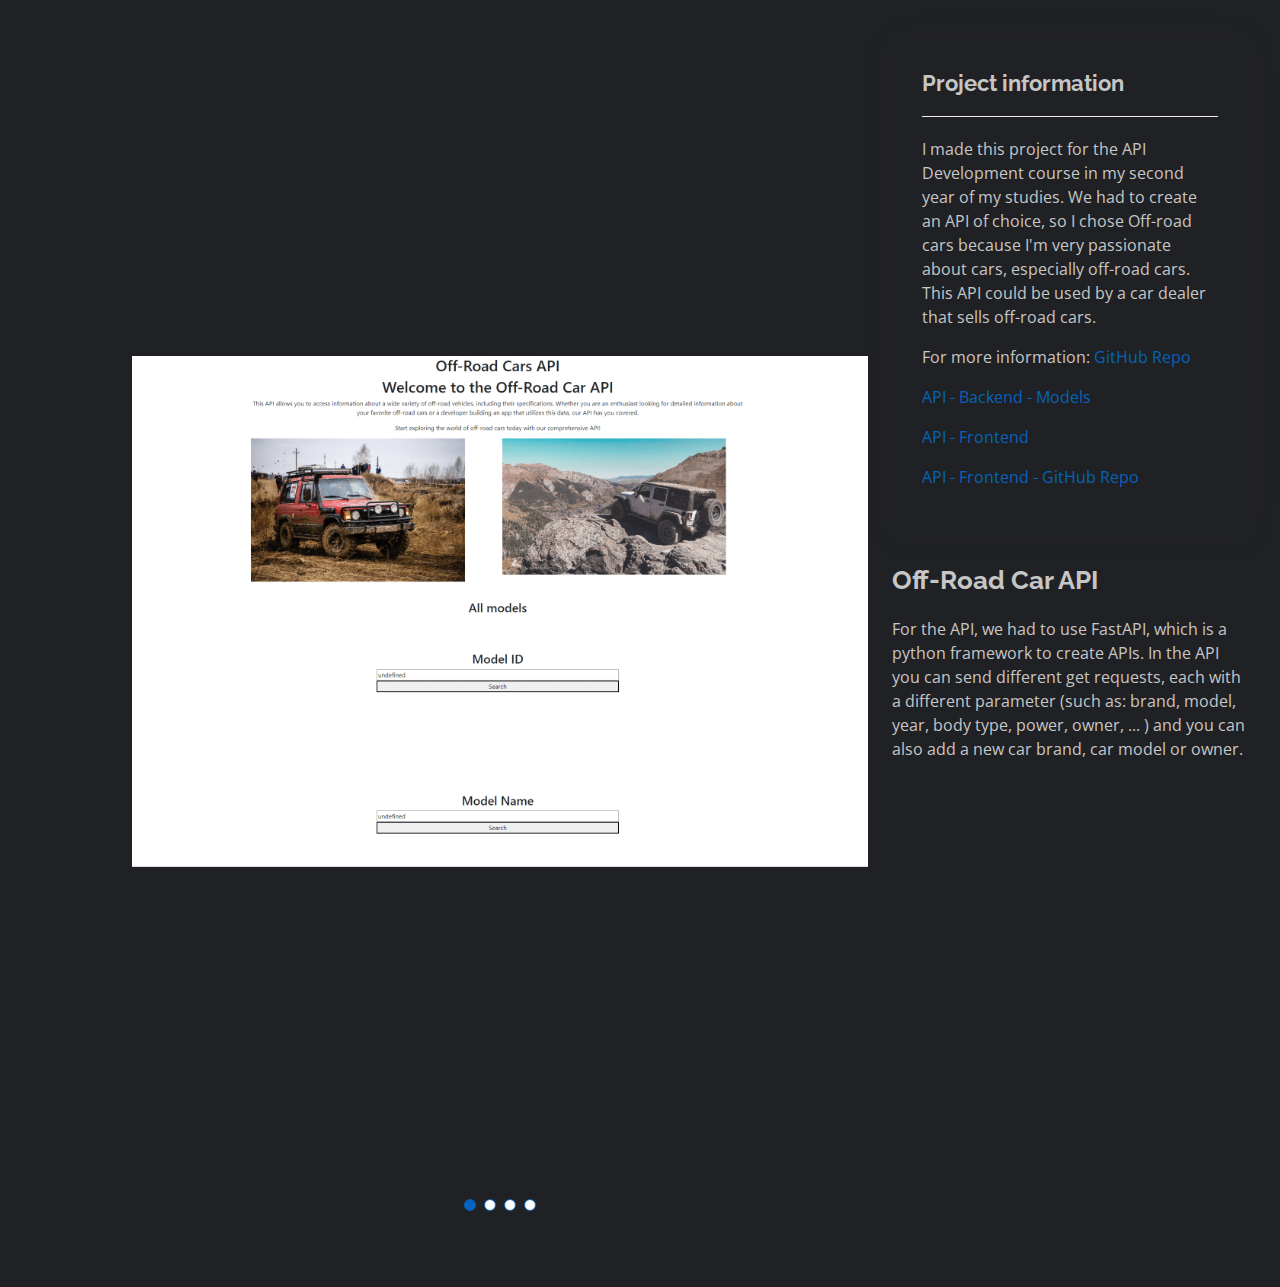
==== portfolio-api.html @ 3541ac2b "first commit" ====
<!DOCTYPE html>
<html lang="en">

<head>
  <meta charset="utf-8">
  <meta content="width=device-width, initial-scale=1.0" name="viewport">
  <title>Portfolio - API</title>

  <!-- Favicons -->
  <link rel="apple-touch-icon" sizes="180x180" href="/assets/img/favicon/apple-touch-icon.png">
  <link rel="icon" type="image/png" sizes="32x32" href="/assets/img/favicon/favicon-32x32.png">
  <link rel="icon" type="image/png" sizes="16x16" href="/assets/img/favicon/favicon-16x16.png">
  <link rel="manifest" href="/assets/img/favicon/site.webmanifest">
  <link rel="mask-icon" href="/assets/img/favicon/safari-pinned-tab.svg" color="#5bbad5">
  <link rel="shortcut icon" href="/assets/img/favicon/favicon.ico">
  <meta name="msapplication-TileColor" content="#da532c">
  <meta name="msapplication-config" content="/assets/img/favicon/browserconfig.xml">
  <meta name="theme-color" content="#ffffff">

  <!-- Google Fonts -->
  <link href="https://fonts.googleapis.com/css?family=Open+Sans:300,300i,400,400i,600,600i,700,700i|Raleway:300,300i,400,400i,500,500i,600,600i,700,700i|Poppins:300,300i,400,400i,500,500i,600,600i,700,700i" rel="stylesheet">

  <!-- Vendor CSS Files -->
  <link href="assets/vendor/aos/aos.css" rel="stylesheet">
  <link href="assets/vendor/bootstrap/css/bootstrap.min.css" rel="stylesheet">
  <link href="assets/vendor/bootstrap-icons/bootstrap-icons.css" rel="stylesheet">
  <link href="assets/vendor/boxicons/css/boxicons.min.css" rel="stylesheet">
  <link href="assets/vendor/glightbox/css/glightbox.min.css" rel="stylesheet">
  <link href="assets/vendor/swiper/swiper-bundle.min.css" rel="stylesheet">

  <!-- Template Main CSS File -->
  <link href="assets/css/style.css" rel="stylesheet">
</head>

<body>

  <main id="main">

    <!-- ======= Portfolio Details Section ======= -->
    <section id="portfolio-details" class="portfolio-details">
      <div class="container">

        <div class="row gy-4">

          <div class="col-lg-8">
            <div class="portfolio-details-slider swiper">
              <div class="swiper-wrapper align-items-center">

                <div class="swiper-slide">
                  <img src="assets/img/portfolio/API/api-1.png" alt="">
                </div>

                <div class="swiper-slide">
                  <img src="assets/img/portfolio/API/api-2.png" alt="">
                </div>

                <div class="swiper-slide">
                  <img src="assets/img/portfolio/API/api-3.png" alt="">
                </div>

                <div class="swiper-slide">
                  <img src="assets/img/portfolio/API/api-4.png" alt="">
                </div>

              </div>
              <div class="swiper-pagination"></div>
            </div>
          </div>

          <div class="col-lg-4">
            <div class="portfolio-info">
              <h3>Project information</h3>
              <p>I made this project for the API Development course in my second year of my studies. We had to create an API of choice, so I chose Off-road cars because I'm very passionate about cars, especially off-road cars. This API could be used by a car dealer that sells off-road cars.</p>
              <p>For more information: <a href="https://github.com/mathiaswouters/api-eindproject" target="_blank">GitHub Repo</a></p>
              <p><a href="https://cars-mathiaswouters.cloud.okteto.net/model/" target="_blank">API - Backend - Models</a></p>
              <p><a href="https://api-eindproject-mathias-wouters.netlify.app/" target="_blank">API - Frontend</a></p>
              <p><a href="https://github.com/mathiaswouters/api-eindproject-frontend" target="_blank">API - Frontend - GitHub Repo</a></p>
            </div>
            <div class="portfolio-description">
              <h2>Off-Road Car API</h2>
              <p>For the API, we had to use FastAPI, which is a python framework to create APIs. In the API you can send different get requests, each with a different parameter (such as: brand, model, year, body type, power, owner, ... ) and you can also add a new car brand, car model or owner.</p>
              <p></p>
              <p></p>
              <p></p>
            </div>
          </div>

        </div>

      </div>
    </section><!-- End Portfolio Details Section -->

  </main><!-- End #main -->

  <div id="preloader"></div>
  <a href="#" class="back-to-top d-flex align-items-center justify-content-center"><i class="bi bi-arrow-up-short"></i></a>

  <!-- Vendor JS Files -->
  <script src="assets/vendor/purecounter/purecounter_vanilla.js"></script>
  <script src="assets/vendor/aos/aos.js"></script>
  <script src="assets/vendor/bootstrap/js/bootstrap.bundle.min.js"></script>
  <script src="assets/vendor/glightbox/js/glightbox.min.js"></script>
  <script src="assets/vendor/isotope-layout/isotope.pkgd.min.js"></script>
  <script src="assets/vendor/swiper/swiper-bundle.min.js"></script>
  <script src="assets/vendor/typed.js/typed.min.js"></script>
  <script src="assets/vendor/waypoints/noframework.waypoints.js"></script>
  <script src="assets/vendor/php-email-form/validate.js"></script>

  <!-- Template Main JS File -->
  <script src="assets/js/main.js"></script>

</body>

</html>
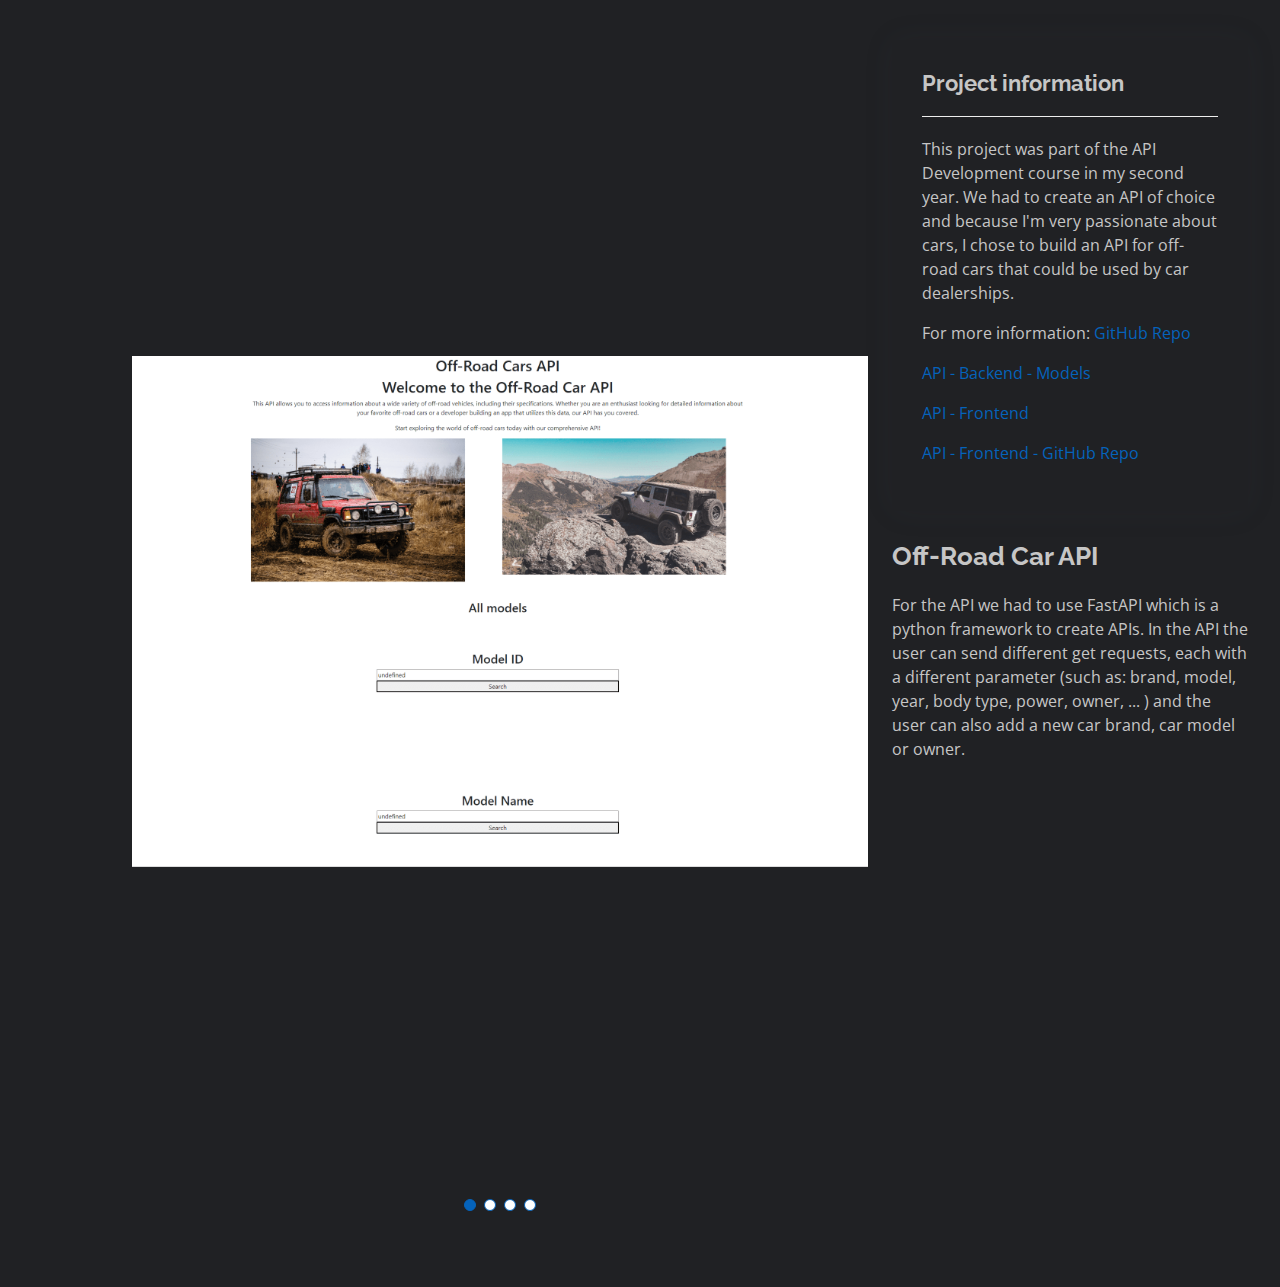
==== commit f57fbe0f: "fix texts for projects details - still need to do the commantary" ====
--- a/portfolio-api.html
+++ b/portfolio-api.html
@@ -47,19 +47,19 @@
               <div class="swiper-wrapper align-items-center">
 
                 <div class="swiper-slide">
-                  <img src="assets/img/portfolio/API/api-1.png" alt="">
+                  <img src="assets/img/portfolio/API/api-1.png" alt="api-1">
                 </div>
 
                 <div class="swiper-slide">
-                  <img src="assets/img/portfolio/API/api-2.png" alt="">
+                  <img src="assets/img/portfolio/API/api-2.png" alt="api-2">
                 </div>
 
                 <div class="swiper-slide">
-                  <img src="assets/img/portfolio/API/api-3.png" alt="">
+                  <img src="assets/img/portfolio/API/api-3.png" alt="api-3">
                 </div>
 
                 <div class="swiper-slide">
-                  <img src="assets/img/portfolio/API/api-4.png" alt="">
+                  <img src="assets/img/portfolio/API/api-4.png" alt="api-4">
                 </div>
 
               </div>
@@ -70,7 +70,7 @@
           <div class="col-lg-4">
             <div class="portfolio-info">
               <h3>Project information</h3>
-              <p>I made this project for the API Development course in my second year of my studies. We had to create an API of choice, so I chose Off-road cars because I'm very passionate about cars, especially off-road cars. This API could be used by a car dealer that sells off-road cars.</p>
+              <p>This project was part of the API Development course in my second year. We had to create an API of choice and because I'm very passionate about cars, I chose to build an API for off-road cars that could be used by car dealerships.</p>
               <p>For more information: <a href="https://github.com/mathiaswouters/api-eindproject" target="_blank">GitHub Repo</a></p>
               <p><a href="https://cars-mathiaswouters.cloud.okteto.net/model/" target="_blank">API - Backend - Models</a></p>
               <p><a href="https://api-eindproject-mathias-wouters.netlify.app/" target="_blank">API - Frontend</a></p>
@@ -78,7 +78,7 @@
             </div>
             <div class="portfolio-description">
               <h2>Off-Road Car API</h2>
-              <p>For the API, we had to use FastAPI, which is a python framework to create APIs. In the API you can send different get requests, each with a different parameter (such as: brand, model, year, body type, power, owner, ... ) and you can also add a new car brand, car model or owner.</p>
+              <p>For the API we had to use FastAPI which is a python framework to create APIs. In the API the user can send different get requests, each with a different parameter (such as: brand, model, year, body type, power, owner, ... ) and the user can also add a new car brand, car model or owner.</p>
               <p></p>
               <p></p>
               <p></p>
--- a/assets/css/style.css
+++ b/assets/css/style.css
@@ -231,13 +231,13 @@
 .nav-menu .active span,
 .nav-menu .active:focus span,
 .nav-menu li:hover > a span {
-  color: #fff;
+  color: #0563bb;
 }
 
 .nav-menu a:hover,
 .nav-menu li:hover > a {
   width: 100%;
-  color: #fff;
+  color: #0563bb;
 }
 
 .nav-menu a:hover span,
@@ -611,7 +611,7 @@
   margin: 0 auto 25px auto;
   list-style: none;
   text-align: center;
-  background: #fff;
+  background: #202124;
   border-radius: 50px;
   padding: 2px 15px;
 }
@@ -624,7 +624,7 @@
   font-weight: 600;
   line-height: 1;
   text-transform: uppercase;
-  color: #272829;
+  color: #c6c6c6;
   margin-bottom: 5px;
   transition: all 0.3s ease-in-out;
 }
@@ -704,14 +704,14 @@
 }
 
 .portfolio .portfolio-wrap .portfolio-info h4 {
-  font-size: 20px;
+  font-size: 35px;
   color: #45505b;
   font-weight: 600;
 }
 
 .portfolio .portfolio-wrap .portfolio-info p {
   color: #45505b;
-  font-size: 14px;
+  font-size: 20px;
   text-transform: uppercase;
   padding: 0;
   margin: 0;
@@ -819,6 +819,10 @@
 
 .portfolio-details .portfolio-description p {
   padding: 0;
+}
+
+.kubernetes-list {
+  padding-left: 25px;
 }
 
 /*--------------------------------------------------------------
@@ -1074,6 +1078,10 @@
   color: #728394;
 }
 
+#forms {
+  justify-content: center;
+}
+
 .contact .info .email,
 .contact .info .phone {
   margin-top: 40px;
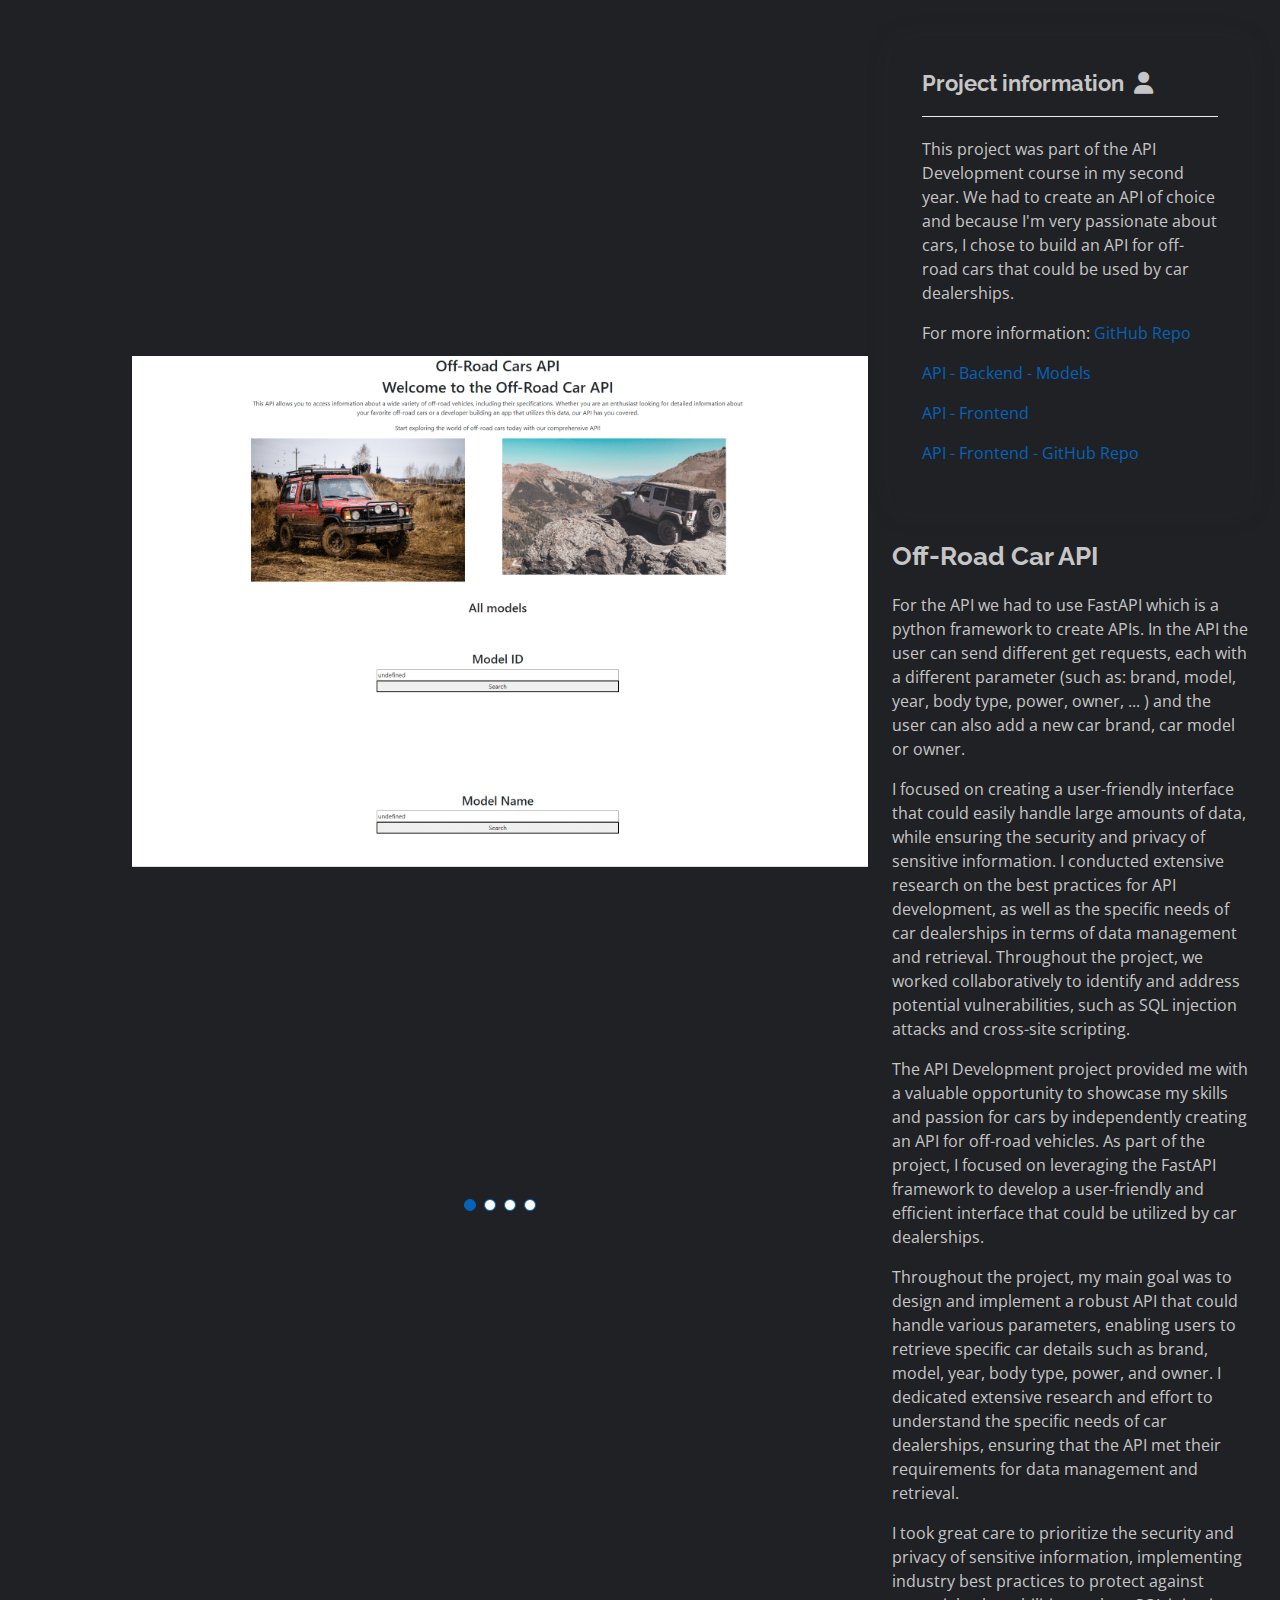
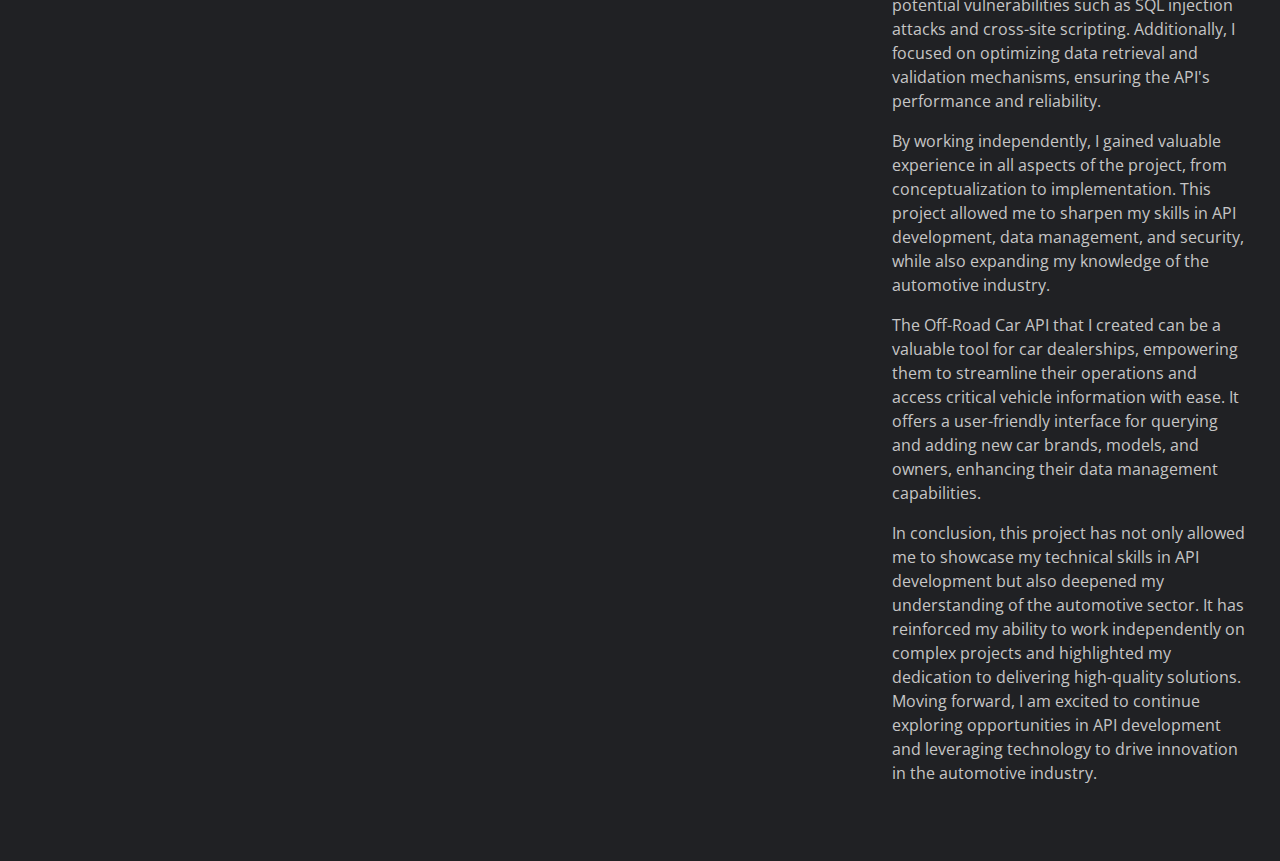
==== commit bb0be3cc: "improved project texts + applied commentary teacher" ====
--- a/portfolio-api.html
+++ b/portfolio-api.html
@@ -69,7 +69,10 @@
 
           <div class="col-lg-4">
             <div class="portfolio-info">
-              <h3>Project information</h3>
+              <h3>
+                <span class="project-info">Project information</span>
+                <i class="fa-solid fa-user"></i>
+              </h3>
               <p>This project was part of the API Development course in my second year. We had to create an API of choice and because I'm very passionate about cars, I chose to build an API for off-road cars that could be used by car dealerships.</p>
               <p>For more information: <a href="https://github.com/mathiaswouters/api-eindproject" target="_blank">GitHub Repo</a></p>
               <p><a href="https://cars-mathiaswouters.cloud.okteto.net/model/" target="_blank">API - Backend - Models</a></p>
@@ -79,9 +82,14 @@
             <div class="portfolio-description">
               <h2>Off-Road Car API</h2>
               <p>For the API we had to use FastAPI which is a python framework to create APIs. In the API the user can send different get requests, each with a different parameter (such as: brand, model, year, body type, power, owner, ... ) and the user can also add a new car brand, car model or owner.</p>
+              <p>I focused on creating a user-friendly interface that could easily handle large amounts of data, while ensuring the security and privacy of sensitive information. I conducted extensive research on the best practices for API development, as well as the specific needs of car dealerships in terms of data management and retrieval. Throughout the project, we worked collaboratively to identify and address potential vulnerabilities, such as SQL injection attacks and cross-site scripting.</p>
               <p></p>
-              <p></p>
-              <p></p>
+              <p>The API Development project provided me with a valuable opportunity to showcase my skills and passion for cars by independently creating an API for off-road vehicles. As part of the project, I focused on leveraging the FastAPI framework to develop a user-friendly and efficient interface that could be utilized by car dealerships.</p>
+              <p>Throughout the project, my main goal was to design and implement a robust API that could handle various parameters, enabling users to retrieve specific car details such as brand, model, year, body type, power, and owner. I dedicated extensive research and effort to understand the specific needs of car dealerships, ensuring that the API met their requirements for data management and retrieval.</p>
+              <p>I took great care to prioritize the security and privacy of sensitive information, implementing industry best practices to protect against potential vulnerabilities such as SQL injection attacks and cross-site scripting. Additionally, I focused on optimizing data retrieval and validation mechanisms, ensuring the API's performance and reliability.</p>
+              <p>By working independently, I gained valuable experience in all aspects of the project, from conceptualization to implementation. This project allowed me to sharpen my skills in API development, data management, and security, while also expanding my knowledge of the automotive industry.</p>
+              <p>The Off-Road Car API that I created can be a valuable tool for car dealerships, empowering them to streamline their operations and access critical vehicle information with ease. It offers a user-friendly interface for querying and adding new car brands, models, and owners, enhancing their data management capabilities.</p>
+              <p>In conclusion, this project has not only allowed me to showcase my technical skills in API development but also deepened my understanding of the automotive sector. It has reinforced my ability to work independently on complex projects and highlighted my dedication to delivering high-quality solutions. Moving forward, I am excited to continue exploring opportunities in API development and leveraging technology to drive innovation in the automotive industry.</p>
             </div>
           </div>
 
--- a/assets/css/style.css
+++ b/assets/css/style.css
@@ -825,6 +825,10 @@
   padding-left: 25px;
 }
 
+.project-info {
+  margin-right: 5px; /* Adjust the value as needed */
+}
+
 /*--------------------------------------------------------------
 # Services
 --------------------------------------------------------------*/
